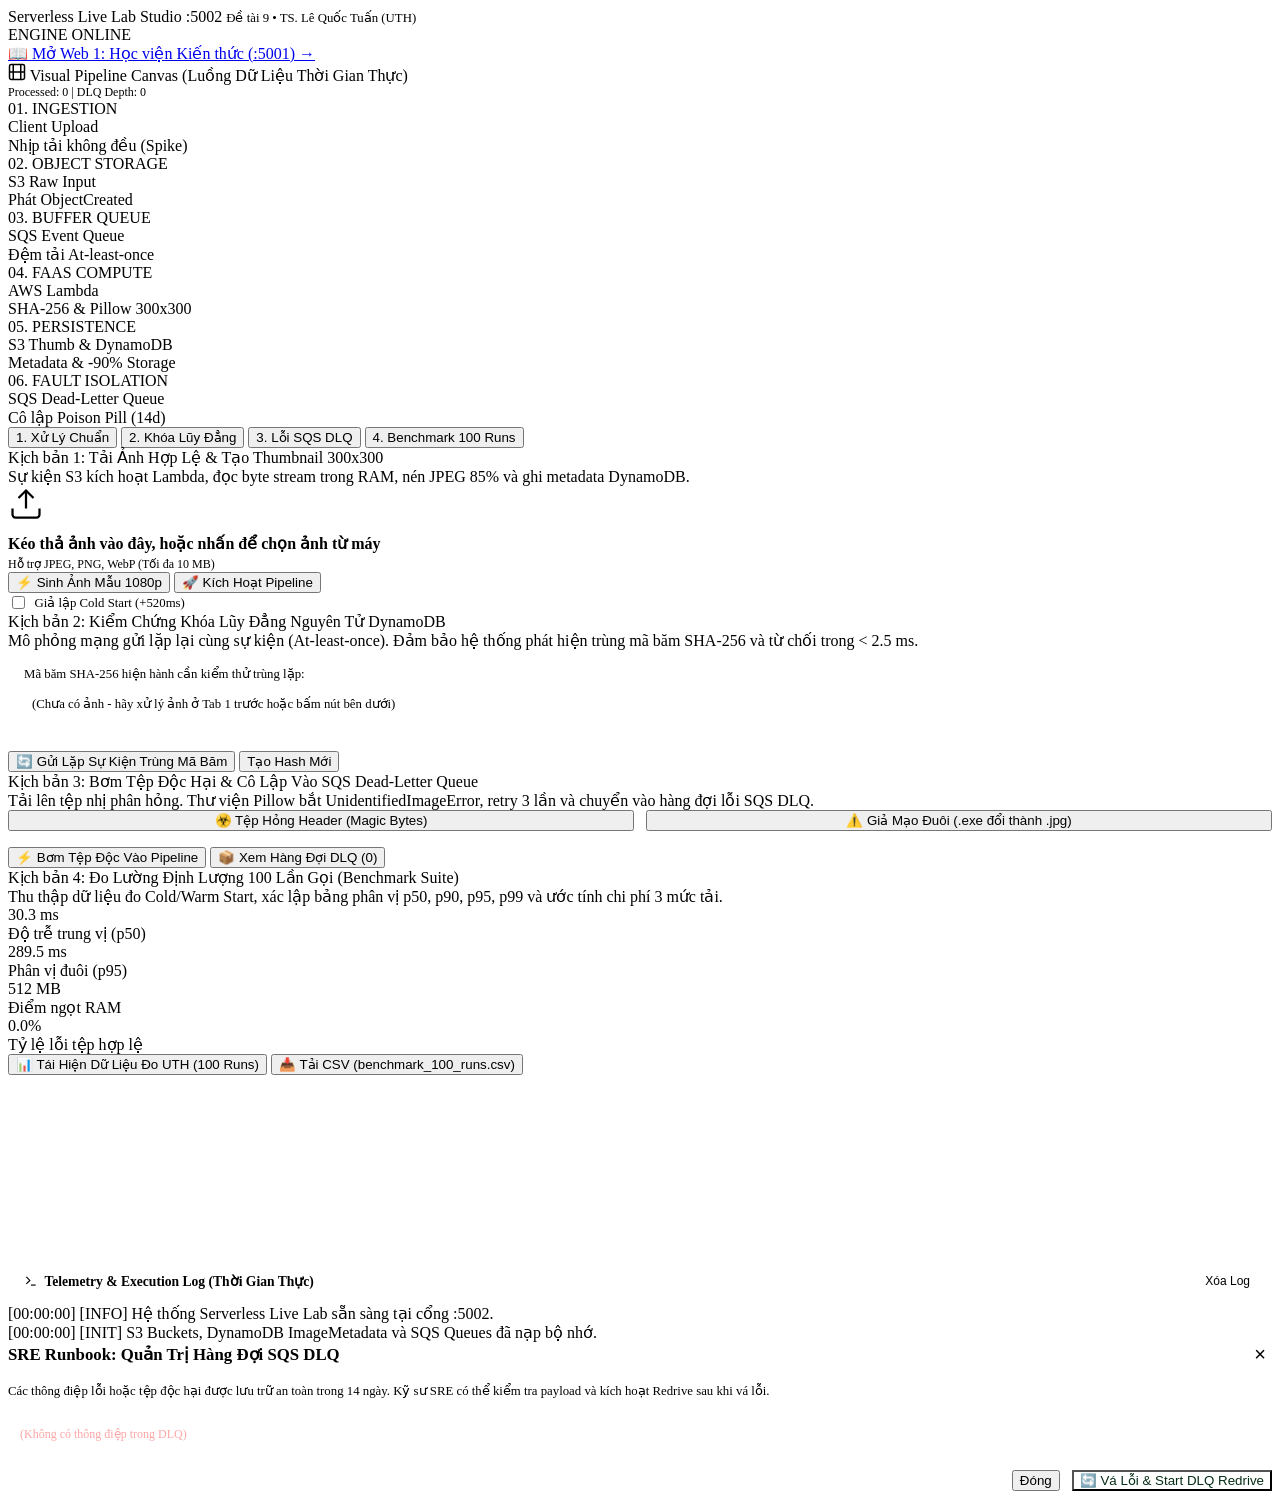
==== web2_live_lab/templates/index.html @ 90762c0e "feat(web2-ui): build unslop deep-slate interactive live lab workbench" ====
<!DOCTYPE html>
<html lang="vi">
<head>
    <meta charset="UTF-8">
    <meta name="viewport" content="width=device-width, initial-scale=1.0">
    <title>Học viện & Phòng Thí nghiệm Serverless - Đề tài 9 (Live Lab :5002)</title>
    <link rel="stylesheet" href="/static/css/style.css">
    <!-- Chart.js CDN for latency histogram -->
    <script src="https://cdn.jsdelivr.net/npm/chart.js"></script>
</head>
<body>
    <!-- Top Navigation Header -->
    <header class="top-header">
        <div class="brand-group">
            <span class="brand-title">Serverless Live Lab Studio</span>
            <span class="port-badge">:5002</span>
            <span style="font-size: 0.8rem; color: var(--text-secondary);">Đề tài 9 • TS. Lê Quốc Tuấn (UTH)</span>
        </div>
        <div class="header-actions">
            <div class="status-pill">
                <span class="status-dot"></span>
                <span id="engineStatusText">ENGINE ONLINE</span>
            </div>
            <a href="http://localhost:5001" target="_blank" class="nav-link-btn">
                📖 Mở Web 1: Học viện Kiến thức (:5001) →
            </a>
        </div>
    </header>

    <div class="main-container">
        <!-- Visual Pipeline Canvas -->
        <div class="pipeline-card">
            <div class="card-header">
                <span class="card-title">
                    <svg width="18" height="18" viewBox="0 0 24 24" fill="none" stroke="currentColor" stroke-width="2"><rect x="2" y="2" width="20" height="20" rx="2.18" ry="2.18"/><line x1="7" y1="2" x2="7" y2="22"/><line x1="17" y1="2" x2="17" y2="22"/><line x1="2" y1="12" x2="22" y2="12"/></svg>
                    Visual Pipeline Canvas (Luồng Dữ Liệu Thời Gian Thực)
                </span>
                <div style="font-size: 0.75rem; color: var(--text-secondary); font-family: var(--mono-font);" id="pipelineMetricsHeader">
                    Processed: 0 | DLQ Depth: 0
                </div>
            </div>
            <div class="pipeline-flow">
                <div class="flow-node" id="node-client">
                    <div class="node-num">01. INGESTION</div>
                    <div class="node-label">Client Upload</div>
                    <div class="node-desc">Nhịp tải không đều (Spike)</div>
                </div>
                <div class="flow-node" id="node-s3-in">
                    <div class="node-num">02. OBJECT STORAGE</div>
                    <div class="node-label">S3 Raw Input</div>
                    <div class="node-desc">Phát ObjectCreated</div>
                </div>
                <div class="flow-node" id="node-sqs">
                    <div class="node-num">03. BUFFER QUEUE</div>
                    <div class="node-label">SQS Event Queue</div>
                    <div class="node-desc">Đệm tải At-least-once</div>
                </div>
                <div class="flow-node" id="node-lambda">
                    <div class="node-num">04. FAAS COMPUTE</div>
                    <div class="node-label">AWS Lambda</div>
                    <div class="node-desc">SHA-256 & Pillow 300x300</div>
                </div>
                <div class="flow-node" id="node-storage">
                    <div class="node-num">05. PERSISTENCE</div>
                    <div class="node-label">S3 Thumb & DynamoDB</div>
                    <div class="node-desc">Metadata & -90% Storage</div>
                </div>
                <div class="flow-node" id="node-dlq">
                    <div class="node-num">06. FAULT ISOLATION</div>
                    <div class="node-label">SQS Dead-Letter Queue</div>
                    <div class="node-desc">Cô lập Poison Pill (14d)</div>
                </div>
            </div>
        </div>

        <!-- 2-Column Grid: Action Scenarios vs Telemetry Console -->
        <div class="workspace-grid">
            <!-- Left Column: Scenario Action Panels -->
            <div class="action-box">
                <nav class="tab-nav">
                    <button class="tab-btn active" data-tab="tab-standard">1. Xử Lý Chuẩn</button>
                    <button class="tab-btn" data-tab="tab-idempotent">2. Khóa Lũy Đẳng</button>
                    <button class="tab-btn" data-tab="tab-poison">3. Lỗi SQS DLQ</button>
                    <button class="tab-btn" data-tab="tab-benchmark">4. Benchmark 100 Runs</button>
                </nav>

                <!-- TAB 1: STANDARD INGESTION -->
                <div class="tab-content active" id="tab-standard">
                    <div class="action-header">
                        <div class="action-title">Kịch bản 1: Tải Ảnh Hợp Lệ & Tạo Thumbnail 300x300</div>
                        <div class="action-sub">Sự kiện S3 kích hoạt Lambda, đọc byte stream trong RAM, nén JPEG 85% và ghi metadata DynamoDB.</div>
                    </div>

                    <div class="dropzone" id="dropzoneUpload">
                        <input type="file" id="fileInput" accept="image/*" style="display: none;">
                        <svg width="36" height="36" viewBox="0 0 24 24" fill="none" stroke="currentColor" stroke-width="1.5" style="color: var(--primary); margin-bottom: 0.5rem;"><path d="M21 15v4a2 2 0 0 1-2 2H5a2 2 0 0 1-2-2v-4"/><polyline points="17 8 12 3 7 8"/><line x1="12" y1="3" x2="12" y2="15"/></svg>
                        <div style="font-weight: 600;">Kéo thả ảnh vào đây, hoặc nhấn để chọn ảnh từ máy</div>
                        <div style="font-size: 0.75rem; color: var(--text-muted); margin-top: 0.25rem;">Hỗ trợ JPEG, PNG, WebP (Tối đa 10 MB)</div>
                    </div>

                    <div class="btn-group">
                        <button class="btn btn-secondary" id="btnSample1080p">⚡ Sinh Ảnh Mẫu 1080p</button>
                        <button class="btn btn-primary" id="btnProcessNormal">🚀 Kích Hoạt Pipeline</button>
                        <label style="display: flex; align-items: center; gap: 0.4rem; font-size: 0.8rem; color: var(--text-secondary); margin-left: auto;">
                            <input type="checkbox" id="chkSimColdStart"> Giả lập Cold Start (+520ms)
                        </label>
                    </div>

                    <!-- Image Results -->
                    <div class="image-comparison" id="imgComparisonBox" style="display: none;">
                        <div class="img-card">
                            <div class="img-card-title">ẢNH GỐC (S3 INPUT)</div>
                            <img id="previewOrig" class="img-preview" src="" alt="Original">
                            <div style="font-size: 0.75rem; color: var(--text-secondary); margin-top: 0.4rem;" id="lblOrigInfo">-</div>
                        </div>
                        <div class="img-card">
                            <div class="img-card-title">THUMBNAIL 300x300 (S3 OUTPUT)</div>
                            <img id="previewThumb" class="img-preview" src="" alt="Thumbnail">
                            <div id="lblThumbInfo">-</div>
                            <span class="compression-pill" id="lblCompression">-</span>
                        </div>
                    </div>

                    <div class="metadata-box" id="metaResultBox" style="display: none;">
                        <div style="color: var(--text-secondary); margin-bottom: 0.25rem;">// DynamoDB ImageMetadata Record</div>
                        <pre id="metaJsonContent"></pre>
                    </div>
                </div>

                <!-- TAB 2: IDEMPOTENCY VERIFICATION -->
                <div class="tab-content" id="tab-idempotent">
                    <div class="action-header">
                        <div class="action-title">Kịch bản 2: Kiểm Chứng Khóa Lũy Đẳng Nguyên Tử DynamoDB</div>
                        <div class="action-sub">Mô phỏng mạng gửi lặp lại cùng sự kiện (At-least-once). Đảm bảo hệ thống phát hiện trùng mã băm SHA-256 và từ chối trong &lt; 2.5 ms.</div>
                    </div>

                    <div style="background-color: var(--bg-card); border: 1px solid var(--border-subtle); border-radius: 6px; padding: 1rem; margin-bottom: 1rem;">
                        <div style="font-size: 0.8rem; color: var(--text-secondary); margin-bottom: 0.4rem;">Mã băm SHA-256 hiện hành cần kiểm thử trùng lặp:</div>
                        <input type="text" id="txtCurrentHash" readonly style="width: 100%; background-color: var(--bg-darkest); border: 1px solid var(--border-subtle); color: var(--primary); font-family: var(--mono-font); font-size: 0.8rem; padding: 0.5rem; border-radius: 4px;" value="(Chưa có ảnh - hãy xử lý ảnh ở Tab 1 trước hoặc bấm nút bên dưới)">
                    </div>

                    <div class="btn-group">
                        <button class="btn btn-warning" id="btnSendDuplicate">🔄 Gửi Lặp Sự Kiện Trùng Mã Băm</button>
                        <button class="btn btn-outline" id="btnGenNewHash">Tạo Hash Mới</button>
                    </div>

                    <div id="idempotentResultBox" style="margin-top: 1.25rem; display: none; background-color: #271d05; border: 1px solid #78350f; border-radius: 6px; padding: 1rem;">
                        <div style="color: #fbbf24; font-weight: 700; font-size: 0.95rem; margin-bottom: 0.4rem;" id="idempotentTitle">SKIPPED_IDEMPOTENT (Phát hiện trùng lặp)</div>
                        <div style="color: #fef3c7; font-size: 0.8rem;" id="idempotentMsg">-</div>
                        <div style="font-family: var(--mono-font); font-size: 0.75rem; color: #fde68a; margin-top: 0.5rem;" id="idempotentLatency">-</div>
                    </div>
                </div>

                <!-- TAB 3: POISON PILL & SQS DLQ -->
                <div class="tab-content" id="tab-poison">
                    <div class="action-header">
                        <div class="action-title">Kịch bản 3: Bơm Tệp Độc Hại & Cô Lập Vào SQS Dead-Letter Queue</div>
                        <div class="action-sub">Tải lên tệp nhị phân hỏng. Thư viện Pillow bắt UnidentifiedImageError, retry 3 lần và chuyển vào hàng đợi lỗi SQS DLQ.</div>
                    </div>

                    <div style="display: grid; grid-template-columns: 1fr 1fr; gap: 0.75rem; margin-bottom: 1rem;">
                        <button class="btn btn-secondary" style="justify-content: center;" id="btnPoisonMagicBytes">☣️ Tệp Hỏng Header (Magic Bytes)</button>
                        <button class="btn btn-secondary" style="justify-content: center;" id="btnPoisonMalwareExt">⚠️ Giả Mạo Đuôi (.exe đổi thành .jpg)</button>
                    </div>

                    <div class="btn-group">
                        <button class="btn btn-danger" id="btnTriggerPoison">⚡ Bơm Tệp Độc Vào Pipeline</button>
                        <button class="btn btn-outline" id="btnOpenDlqModal">📦 Xem Hàng Đợi DLQ (<span id="lblDlqCount">0</span>)</button>
                    </div>

                    <div id="poisonResultBox" style="margin-top: 1.25rem; display: none; background-color: #2e080c; border: 1px solid #991b1b; border-radius: 6px; padding: 1rem;">
                        <div style="color: #f87171; font-weight: 700; font-size: 0.95rem; margin-bottom: 0.4rem;">ROUTED_TO_DLQ (Cô lập thành công)</div>
                        <div style="color: #fecaca; font-size: 0.8rem;" id="poisonErrorMsg">-</div>
                        <div style="font-family: var(--mono-font); font-size: 0.75rem; color: #fca5a5; margin-top: 0.5rem;" id="poisonRetriesDetail">-</div>
                    </div>
                </div>

                <!-- TAB 4: BENCHMARK 100 RUNS -->
                <div class="tab-content" id="tab-benchmark">
                    <div class="action-header">
                        <div class="action-title">Kịch bản 4: Đo Lường Định Lượng 100 Lần Gọi (Benchmark Suite)</div>
                        <div class="action-sub">Thu thập dữ liệu đo Cold/Warm Start, xác lập bảng phân vị p50, p90, p95, p99 và ước tính chi phí 3 mức tải.</div>
                    </div>

                    <div class="stats-row">
                        <div class="stat-box">
                            <div class="stat-val" id="statP50">30.3 ms</div>
                            <div class="stat-lbl">Độ trễ trung vị (p50)</div>
                        </div>
                        <div class="stat-box">
                            <div class="stat-val" id="statP95">289.5 ms</div>
                            <div class="stat-lbl">Phân vị đuôi (p95)</div>
                        </div>
                        <div class="stat-box">
                            <div class="stat-val" id="statSweetSpot">512 MB</div>
                            <div class="stat-lbl">Điểm ngọt RAM</div>
                        </div>
                        <div class="stat-box">
                            <div class="stat-val" id="statErrorRate" style="color: var(--success);">0.0%</div>
                            <div class="stat-lbl">Tỷ lệ lỗi tệp hợp lệ</div>
                        </div>
                    </div>

                    <div class="btn-group">
                        <button class="btn btn-primary" id="btnRunBenchmarkDataset">📊 Tái Hiện Dữ Liệu Đo UTH (100 Runs)</button>
                        <button class="btn btn-secondary" id="btnExportCsv">📥 Tải CSV (benchmark_100_runs.csv)</button>
                    </div>

                    <div class="chart-wrapper">
                        <canvas id="benchmarkChart" height="180"></canvas>
                    </div>
                </div>
            </div>

            <!-- Right Column: Live Telemetry & Console Log Terminal -->
            <div class="telemetry-card">
                <div style="padding: 0.85rem 1rem; display: flex; justify-content: space-between; align-items: center; background-color: var(--bg-surface);">
                    <span style="font-size: 0.85rem; font-weight: 700; color: var(--text-primary); display: flex; align-items: center; gap: 0.4rem;">
                        <svg width="14" height="14" viewBox="0 0 24 24" fill="none" stroke="currentColor" stroke-width="2"><polyline points="4 17 10 11 4 5"/><line x1="12" y1="19" x2="20" y2="19"/></svg>
                        Telemetry & Execution Log (Thời Gian Thực)
                    </span>
                    <button id="btnClearLog" style="background: none; border: none; color: var(--text-muted); cursor: pointer; font-size: 0.75rem;">Xóa Log</button>
                </div>
                <div class="console-terminal" id="consoleOutput">
                    <div class="log-entry"><span class="log-time">[00:00:00]</span> <span class="log-info">[INFO]</span> Hệ thống Serverless Live Lab sẵn sàng tại cổng :5002.</div>
                    <div class="log-entry"><span class="log-time">[00:00:00]</span> <span class="log-info">[INIT]</span> S3 Buckets, DynamoDB ImageMetadata và SQS Queues đã nạp bộ nhớ.</div>
                </div>
            </div>
        </div>
    </div>

    <!-- SRE DLQ Modal -->
    <div class="modal-overlay dlq-modal" id="dlqModalOverlay">
        <div class="modal-content">
            <div style="display: flex; justify-content: space-between; align-items: center; margin-bottom: 1rem;">
                <div style="font-weight: 700; color: var(--danger); font-size: 1.05rem;">SRE Runbook: Quản Trị Hàng Đợi SQS DLQ</div>
                <button id="btnCloseDlqModal" style="background: none; border: none; color: var(--text-secondary); font-size: 1.25rem; cursor: pointer;">&times;</button>
            </div>
            <div style="font-size: 0.8rem; color: var(--text-secondary); margin-bottom: 1rem;">
                Các thông điệp lỗi hoặc tệp độc hại được lưu trữ an toàn trong 14 ngày. Kỹ sư SRE có thể kiểm tra payload và kích hoạt Redrive sau khi vá lỗi.
            </div>
            <div id="dlqMessageList" style="max-height: 250px; overflow-y: auto; background-color: var(--bg-darkest); border: 1px solid var(--border-subtle); border-radius: 4px; padding: 0.75rem; font-family: var(--mono-font); font-size: 0.75rem; color: #fca5a5; margin-bottom: 1rem;">
                (Không có thông điệp trong DLQ)
            </div>
            <div style="display: flex; justify-content: flex-end; gap: 0.75rem;">
                <button class="btn btn-secondary" id="btnCloseDlqModalBtn">Đóng</button>
                <button class="btn btn-success" id="btnRedriveDlq" style="background-color: var(--success); color: #052e16;">🔄 Vá Lỗi & Start DLQ Redrive</button>
            </div>
        </div>
    </div>

    <!-- JavaScript Controller -->
    <script src="/static/js/lab.js"></script>
</body>
</html>
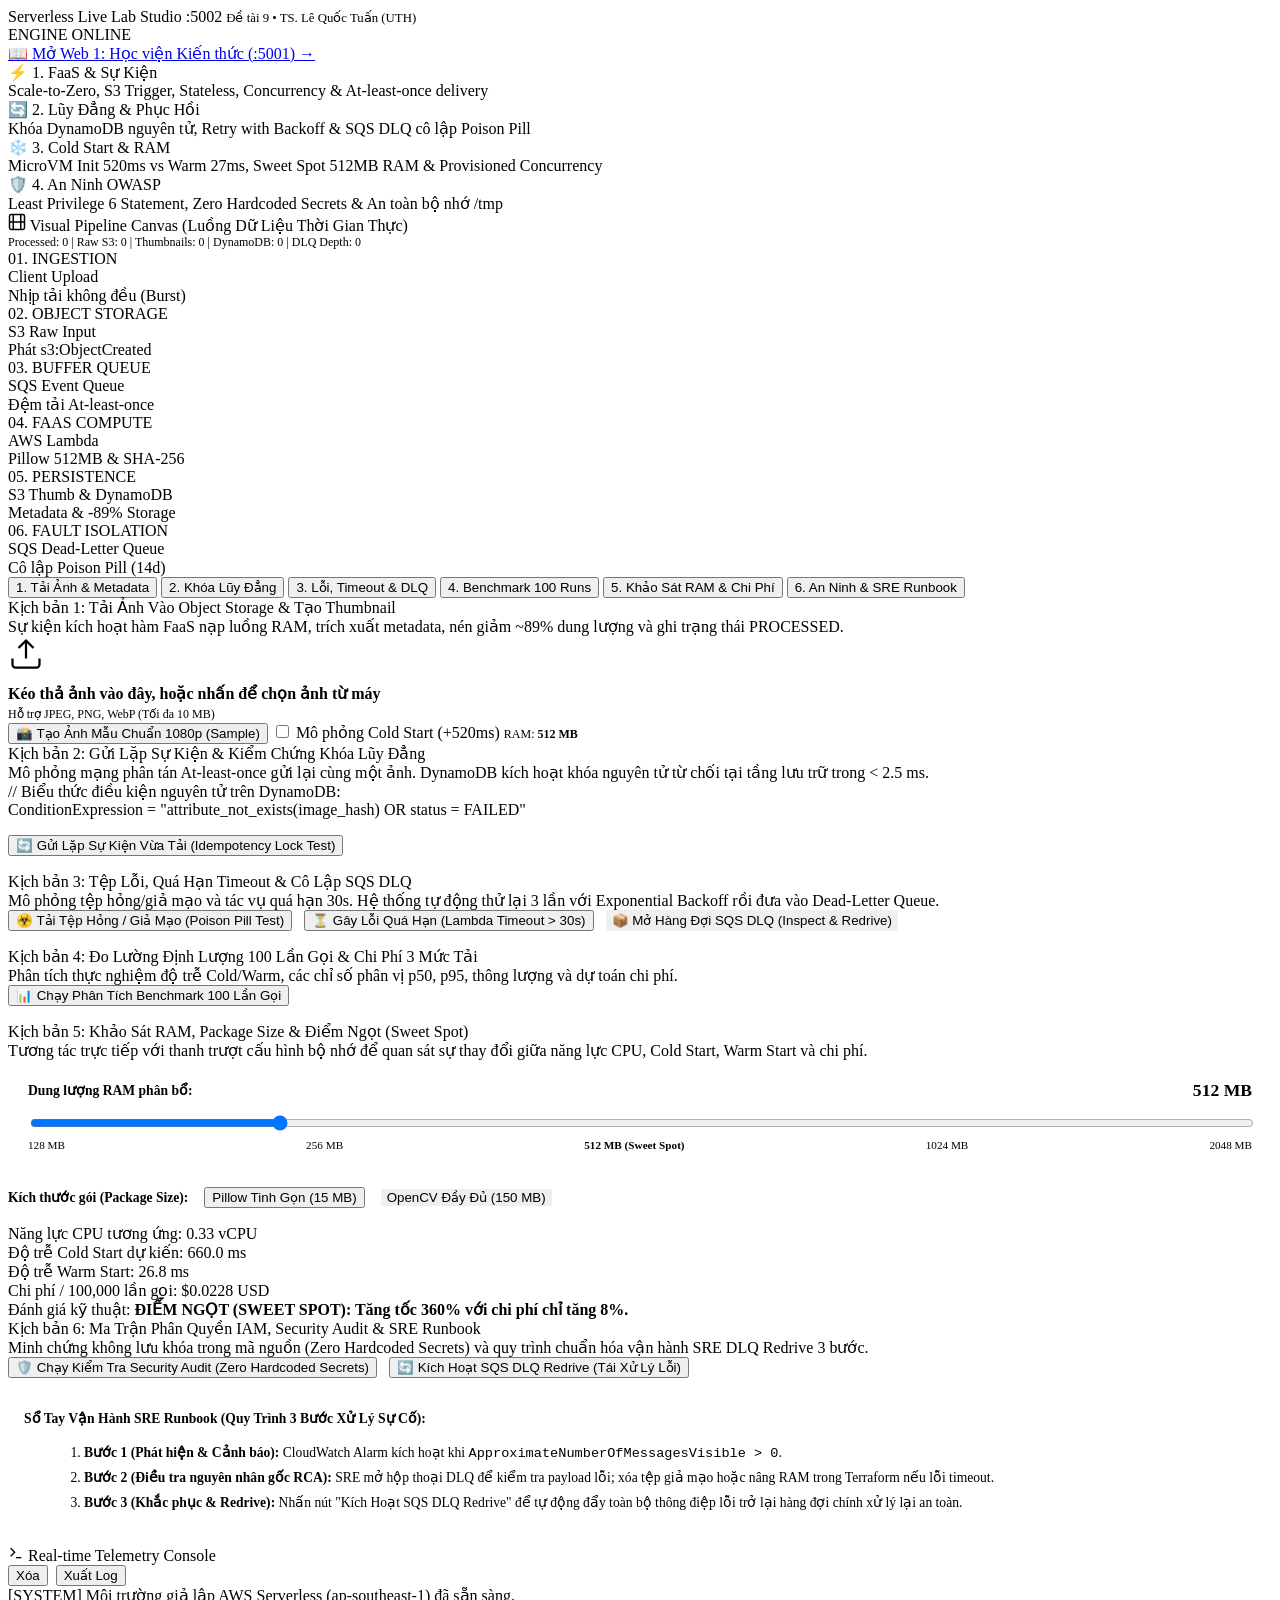
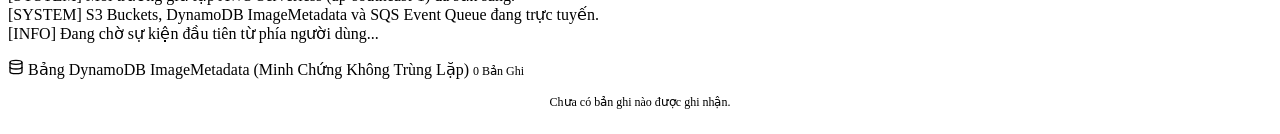
==== commit d721c061: "feat(web2): revamp live lab studio with 6 comprehensive experiment tabs and architectural ribbon" ====
--- a/web2_live_lab/templates/index.html
+++ b/web2_live_lab/templates/index.html
@@ -28,7 +28,27 @@
     </header>
 
     <div class="main-container">
-        <!-- Visual Pipeline Canvas -->
+        <!-- Top Architectural Ribbon (Lý Thuyết Cốt Lõi) -->
+        <div class="theory-ribbon">
+            <div class="theory-item" title="Khái niệm FaaS, Event Source, Trigger, Stateless, Timeout 30s, Concurrency và At-least-once">
+                <div class="theory-title">⚡ 1. FaaS & Sự Kiện</div>
+                <div class="theory-desc">Scale-to-Zero, S3 Trigger, Stateless, Concurrency & At-least-once delivery</div>
+            </div>
+            <div class="theory-item" title="Idempotency SHA-256, Retry with Exponential Backoff, SQS DLQ lưu giữ 14 ngày">
+                <div class="theory-title">🔄 2. Lũy Đẳng & Phục Hồi</div>
+                <div class="theory-desc">Khóa DynamoDB nguyên tử, Retry with Backoff & SQS DLQ cô lập Poison Pill</div>
+            </div>
+            <div class="theory-item" title="Cold Start MicroVM Firecracker, Warm invocation, Package size và Sweet Spot 512MB RAM">
+                <div class="theory-title">❄️ 3. Cold Start & RAM</div>
+                <div class="theory-desc">MicroVM Init 520ms vs Warm 27ms, Sweet Spot 512MB RAM & Provisioned Concurrency</div>
+            </div>
+            <div class="theory-item" title="Chuẩn OWASP Serverless Top 10, IAM Least Privilege, STS Token và an toàn /tmp">
+                <div class="theory-title">🛡️ 4. An Ninh OWASP</div>
+                <div class="theory-desc">Least Privilege 6 Statement, Zero Hardcoded Secrets & An toàn bộ nhớ /tmp</div>
+            </div>
+        </div>
+
+        <!-- Visual Pipeline Canvas (Minh chứng 1: Pipeline hoạt động đầu-cuối) -->
         <div class="pipeline-card">
             <div class="card-header">
                 <span class="card-title">
@@ -36,19 +56,19 @@
                     Visual Pipeline Canvas (Luồng Dữ Liệu Thời Gian Thực)
                 </span>
                 <div style="font-size: 0.75rem; color: var(--text-secondary); font-family: var(--mono-font);" id="pipelineMetricsHeader">
-                    Processed: 0 | DLQ Depth: 0
+                    Processed: 0 | Raw S3: 0 | Thumbnails: 0 | DynamoDB: 0 | DLQ Depth: 0
                 </div>
             </div>
             <div class="pipeline-flow">
                 <div class="flow-node" id="node-client">
                     <div class="node-num">01. INGESTION</div>
                     <div class="node-label">Client Upload</div>
-                    <div class="node-desc">Nhịp tải không đều (Spike)</div>
+                    <div class="node-desc">Nhịp tải không đều (Burst)</div>
                 </div>
                 <div class="flow-node" id="node-s3-in">
                     <div class="node-num">02. OBJECT STORAGE</div>
                     <div class="node-label">S3 Raw Input</div>
-                    <div class="node-desc">Phát ObjectCreated</div>
+                    <div class="node-desc">Phát s3:ObjectCreated</div>
                 </div>
                 <div class="flow-node" id="node-sqs">
                     <div class="node-num">03. BUFFER QUEUE</div>
@@ -58,12 +78,12 @@
                 <div class="flow-node" id="node-lambda">
                     <div class="node-num">04. FAAS COMPUTE</div>
                     <div class="node-label">AWS Lambda</div>
-                    <div class="node-desc">SHA-256 & Pillow 300x300</div>
+                    <div class="node-desc">Pillow 512MB & SHA-256</div>
                 </div>
                 <div class="flow-node" id="node-storage">
                     <div class="node-num">05. PERSISTENCE</div>
                     <div class="node-label">S3 Thumb & DynamoDB</div>
-                    <div class="node-desc">Metadata & -90% Storage</div>
+                    <div class="node-desc">Metadata & -89% Storage</div>
                 </div>
                 <div class="flow-node" id="node-dlq">
                     <div class="node-num">06. FAULT ISOLATION</div>
@@ -73,22 +93,24 @@
             </div>
         </div>
 
-        <!-- 2-Column Grid: Action Scenarios vs Telemetry Console -->
+        <!-- 2-Column Grid: Action Scenarios vs Telemetry Console & DynamoDB Inspector -->
         <div class="workspace-grid">
             <!-- Left Column: Scenario Action Panels -->
             <div class="action-box">
                 <nav class="tab-nav">
-                    <button class="tab-btn active" data-tab="tab-standard">1. Xử Lý Chuẩn</button>
+                    <button class="tab-btn active" data-tab="tab-standard">1. Tải Ảnh & Metadata</button>
                     <button class="tab-btn" data-tab="tab-idempotent">2. Khóa Lũy Đẳng</button>
-                    <button class="tab-btn" data-tab="tab-poison">3. Lỗi SQS DLQ</button>
+                    <button class="tab-btn" data-tab="tab-poison">3. Lỗi, Timeout & DLQ</button>
                     <button class="tab-btn" data-tab="tab-benchmark">4. Benchmark 100 Runs</button>
+                    <button class="tab-btn" data-tab="tab-ram">5. Khảo Sát RAM & Chi Phí</button>
+                    <button class="tab-btn" data-tab="tab-security">6. An Ninh & SRE Runbook</button>
                 </nav>
 
                 <!-- TAB 1: STANDARD INGESTION -->
                 <div class="tab-content active" id="tab-standard">
                     <div class="action-header">
-                        <div class="action-title">Kịch bản 1: Tải Ảnh Hợp Lệ & Tạo Thumbnail 300x300</div>
-                        <div class="action-sub">Sự kiện S3 kích hoạt Lambda, đọc byte stream trong RAM, nén JPEG 85% và ghi metadata DynamoDB.</div>
+                        <div class="action-title">Kịch bản 1: Tải Ảnh Vào Object Storage & Tạo Thumbnail</div>
+                        <div class="action-sub">Sự kiện kích hoạt hàm FaaS nạp luồng RAM, trích xuất metadata, nén giảm ~89% dung lượng và ghi trạng thái PROCESSED.</div>
                     </div>
 
                     <div class="dropzone" id="dropzoneUpload">
@@ -98,153 +120,380 @@
                         <div style="font-size: 0.75rem; color: var(--text-muted); margin-top: 0.25rem;">Hỗ trợ JPEG, PNG, WebP (Tối đa 10 MB)</div>
                     </div>
 
-                    <div class="btn-group">
-                        <button class="btn btn-secondary" id="btnSample1080p">⚡ Sinh Ảnh Mẫu 1080p</button>
-                        <button class="btn btn-primary" id="btnProcessNormal">🚀 Kích Hoạt Pipeline</button>
-                        <label style="display: flex; align-items: center; gap: 0.4rem; font-size: 0.8rem; color: var(--text-secondary); margin-left: auto;">
-                            <input type="checkbox" id="chkSimColdStart"> Giả lập Cold Start (+520ms)
+                    <div class="controls-row">
+                        <button class="btn btn-primary" id="btnUploadSample">
+                            📸 Tạo Ảnh Mẫu Chuẩn 1080p (Sample)
+                        </button>
+                        <label class="toggle-control">
+                            <input type="checkbox" id="chkColdStart">
+                            <span>Mô phỏng Cold Start (+520ms)</span>
                         </label>
-                    </div>
-
-                    <!-- Image Results -->
-                    <div class="image-comparison" id="imgComparisonBox" style="display: none;">
-                        <div class="img-card">
-                            <div class="img-card-title">ẢNH GỐC (S3 INPUT)</div>
-                            <img id="previewOrig" class="img-preview" src="" alt="Original">
-                            <div style="font-size: 0.75rem; color: var(--text-secondary); margin-top: 0.4rem;" id="lblOrigInfo">-</div>
-                        </div>
-                        <div class="img-card">
-                            <div class="img-card-title">THUMBNAIL 300x300 (S3 OUTPUT)</div>
-                            <img id="previewThumb" class="img-preview" src="" alt="Thumbnail">
-                            <div id="lblThumbInfo">-</div>
-                            <span class="compression-pill" id="lblCompression">-</span>
-                        </div>
-                    </div>
-
-                    <div class="metadata-box" id="metaResultBox" style="display: none;">
-                        <div style="color: var(--text-secondary); margin-bottom: 0.25rem;">// DynamoDB ImageMetadata Record</div>
-                        <pre id="metaJsonContent"></pre>
-                    </div>
-                </div>
-
-                <!-- TAB 2: IDEMPOTENCY VERIFICATION -->
+                        <span style="font-size: 0.75rem; color: var(--text-muted);">RAM: <strong style="color: var(--primary);" id="lblActiveRam">512 MB</strong></span>
+                    </div>
+
+                    <div id="uploadResultCard" style="display: none; margin-top: 1rem;">
+                        <div style="font-size: 0.85rem; font-weight: 600; color: var(--success); margin-bottom: 0.5rem;" id="resStatusHeading">
+                            ✓ ĐÃ XỬ LÝ THÀNH CÔNG VÀ LƯU TRỮ METADATA
+                        </div>
+                        <div class="result-grid">
+                            <div class="preview-box">
+                                <div class="preview-title">Ảnh Thumbnail (300x300 Output S3)</div>
+                                <img id="imgThumbnailResult" class="preview-img" src="" alt="Thumbnail preview">
+                            </div>
+                            <div class="metrics-summary">
+                                <div class="metric-row">
+                                    <span class="metric-lbl">Tên tệp gốc:</span>
+                                    <span class="metric-val" id="resFilename">-</span>
+                                </div>
+                                <div class="metric-row">
+                                    <span class="metric-lbl">Độ phân giải:</span>
+                                    <span class="metric-val" id="resDimensions">-</span>
+                                </div>
+                                <div class="metric-row">
+                                    <span class="metric-lbl">Dung lượng:</span>
+                                    <span class="metric-val" id="resSize">-</span>
+                                </div>
+                                <div class="metric-row">
+                                    <span class="metric-lbl">Hiệu quả nén:</span>
+                                    <span class="metric-val highlight" id="resCompression">-</span>
+                                </div>
+                                <div class="metric-row">
+                                    <span class="metric-lbl">Độ trễ xử lý:</span>
+                                    <span class="metric-val" id="resLatency">-</span>
+                                </div>
+                                <div class="metric-row">
+                                    <span class="metric-lbl">Mã băm SHA-256:</span>
+                                    <span class="metric-val" id="resHash" style="font-family: var(--mono-font); font-size: 0.7rem; word-break: break-all;">-</span>
+                                </div>
+                                <div class="metric-row">
+                                    <span class="metric-lbl">Trạng thái DynamoDB:</span>
+                                    <span class="metric-val highlight" id="resDbStatus">PROCESSED</span>
+                                </div>
+                            </div>
+                        </div>
+                    </div>
+                </div>
+
+                <!-- TAB 2: IDEMPOTENCY TEST -->
                 <div class="tab-content" id="tab-idempotent">
                     <div class="action-header">
-                        <div class="action-title">Kịch bản 2: Kiểm Chứng Khóa Lũy Đẳng Nguyên Tử DynamoDB</div>
-                        <div class="action-sub">Mô phỏng mạng gửi lặp lại cùng sự kiện (At-least-once). Đảm bảo hệ thống phát hiện trùng mã băm SHA-256 và từ chối trong &lt; 2.5 ms.</div>
-                    </div>
-
-                    <div style="background-color: var(--bg-card); border: 1px solid var(--border-subtle); border-radius: 6px; padding: 1rem; margin-bottom: 1rem;">
-                        <div style="font-size: 0.8rem; color: var(--text-secondary); margin-bottom: 0.4rem;">Mã băm SHA-256 hiện hành cần kiểm thử trùng lặp:</div>
-                        <input type="text" id="txtCurrentHash" readonly style="width: 100%; background-color: var(--bg-darkest); border: 1px solid var(--border-subtle); color: var(--primary); font-family: var(--mono-font); font-size: 0.8rem; padding: 0.5rem; border-radius: 4px;" value="(Chưa có ảnh - hãy xử lý ảnh ở Tab 1 trước hoặc bấm nút bên dưới)">
-                    </div>
-
-                    <div class="btn-group">
-                        <button class="btn btn-warning" id="btnSendDuplicate">🔄 Gửi Lặp Sự Kiện Trùng Mã Băm</button>
-                        <button class="btn btn-outline" id="btnGenNewHash">Tạo Hash Mới</button>
-                    </div>
-
-                    <div id="idempotentResultBox" style="margin-top: 1.25rem; display: none; background-color: #271d05; border: 1px solid #78350f; border-radius: 6px; padding: 1rem;">
-                        <div style="color: #fbbf24; font-weight: 700; font-size: 0.95rem; margin-bottom: 0.4rem;" id="idempotentTitle">SKIPPED_IDEMPOTENT (Phát hiện trùng lặp)</div>
-                        <div style="color: #fef3c7; font-size: 0.8rem;" id="idempotentMsg">-</div>
-                        <div style="font-family: var(--mono-font); font-size: 0.75rem; color: #fde68a; margin-top: 0.5rem;" id="idempotentLatency">-</div>
-                    </div>
-                </div>
-
-                <!-- TAB 3: POISON PILL & SQS DLQ -->
+                        <div class="action-title">Kịch bản 2: Gửi Lặp Sự Kiện & Kiểm Chứng Khóa Lũy Đẳng</div>
+                        <div class="action-sub">Mô phỏng mạng phân tán At-least-once gửi lại cùng một ảnh. DynamoDB kích hoạt khóa nguyên tử từ chối tại tầng lưu trữ trong &lt; 2.5 ms.</div>
+                    </div>
+
+                    <div class="code-box">
+                        <span style="color: var(--text-muted);">// Biểu thức điều kiện nguyên tử trên DynamoDB:</span><br>
+                        <span style="color: var(--primary);">ConditionExpression = "attribute_not_exists(image_hash) OR status = FAILED"</span>
+                    </div>
+
+                    <div style="margin: 1rem 0;">
+                        <button class="btn btn-primary" id="btnTestDuplicate">
+                            🔄 Gửi Lặp Sự Kiện Vừa Tải (Idempotency Lock Test)
+                        </button>
+                    </div>
+
+                    <div id="duplicateResultCard" style="display: none; margin-top: 1rem;">
+                        <div style="font-size: 0.85rem; font-weight: 600; color: var(--primary); margin-bottom: 0.5rem;">
+                            🔒 PHÁT HIỆN SỰ KIỆN TRÙNG LẶP — KHÓA NGUYÊN TỬ KÍCH HOẠT
+                        </div>
+                        <div class="metrics-summary">
+                            <div class="metric-row">
+                                <span class="metric-lbl">Thời gian từ chối:</span>
+                                <span class="metric-val highlight" id="resDupLatency">&lt; 2.5 ms</span>
+                            </div>
+                            <div class="metric-row">
+                                <span class="metric-lbl">Cơ chế bảo vệ:</span>
+                                <span class="metric-val">ConditionalCheckFailedException (Tầng lưu trữ phần cứng)</span>
+                            </div>
+                            <div class="metric-row">
+                                <span class="metric-lbl">Xử lý ảnh lặp lại:</span>
+                                <span class="metric-val" style="color: var(--success); font-weight: 700;">ĐÃ BỎ QUA 100% (Tiết kiệm CPU & I/O)</span>
+                            </div>
+                            <div class="metric-row">
+                                <span class="metric-lbl">Bản ghi trùng lặp trong DB:</span>
+                                <span class="metric-val highlight" style="color: var(--success);">TUYỆT ĐỐI KHÔNG TẠO BẢN GHI MỚI</span>
+                            </div>
+                        </div>
+                    </div>
+                </div>
+
+                <!-- TAB 3: POISON PILL & TIMEOUT DLQ -->
                 <div class="tab-content" id="tab-poison">
                     <div class="action-header">
-                        <div class="action-title">Kịch bản 3: Bơm Tệp Độc Hại & Cô Lập Vào SQS Dead-Letter Queue</div>
-                        <div class="action-sub">Tải lên tệp nhị phân hỏng. Thư viện Pillow bắt UnidentifiedImageError, retry 3 lần và chuyển vào hàng đợi lỗi SQS DLQ.</div>
-                    </div>
-
-                    <div style="display: grid; grid-template-columns: 1fr 1fr; gap: 0.75rem; margin-bottom: 1rem;">
-                        <button class="btn btn-secondary" style="justify-content: center;" id="btnPoisonMagicBytes">☣️ Tệp Hỏng Header (Magic Bytes)</button>
-                        <button class="btn btn-secondary" style="justify-content: center;" id="btnPoisonMalwareExt">⚠️ Giả Mạo Đuôi (.exe đổi thành .jpg)</button>
-                    </div>
-
-                    <div class="btn-group">
-                        <button class="btn btn-danger" id="btnTriggerPoison">⚡ Bơm Tệp Độc Vào Pipeline</button>
-                        <button class="btn btn-outline" id="btnOpenDlqModal">📦 Xem Hàng Đợi DLQ (<span id="lblDlqCount">0</span>)</button>
-                    </div>
-
-                    <div id="poisonResultBox" style="margin-top: 1.25rem; display: none; background-color: #2e080c; border: 1px solid #991b1b; border-radius: 6px; padding: 1rem;">
-                        <div style="color: #f87171; font-weight: 700; font-size: 0.95rem; margin-bottom: 0.4rem;">ROUTED_TO_DLQ (Cô lập thành công)</div>
-                        <div style="color: #fecaca; font-size: 0.8rem;" id="poisonErrorMsg">-</div>
-                        <div style="font-family: var(--mono-font); font-size: 0.75rem; color: #fca5a5; margin-top: 0.5rem;" id="poisonRetriesDetail">-</div>
+                        <div class="action-title">Kịch bản 3: Tệp Lỗi, Quá Hạn Timeout & Cô Lập SQS DLQ</div>
+                        <div class="action-sub">Mô phỏng tệp hỏng/giả mạo và tác vụ quá hạn 30s. Hệ thống tự động thử lại 3 lần với Exponential Backoff rồi đưa vào Dead-Letter Queue.</div>
+                    </div>
+
+                    <div style="display: flex; gap: 0.75rem; flex-wrap: wrap; margin-bottom: 1rem;">
+                        <button class="btn btn-danger" id="btnSimulatePoison">
+                            ☣️ Tải Tệp Hỏng / Giả Mạo (Poison Pill Test)
+                        </button>
+                        <button class="btn btn-warning" id="btnSimulateTimeout">
+                            ⏳ Gây Lỗi Quá Hạn (Lambda Timeout > 30s)
+                        </button>
+                        <button class="btn" style="border: 1px solid var(--border);" id="btnOpenDlqModal">
+                            📦 Mở Hàng Đợi SQS DLQ (Inspect & Redrive)
+                        </button>
+                    </div>
+
+                    <div id="poisonResultCard" style="display: none; margin-top: 1rem;">
+                        <div style="font-size: 0.85rem; font-weight: 600; color: var(--danger); margin-bottom: 0.5rem;" id="poisonHeading">
+                            ⚠️ CÔ LẬP SỰ CỐ VÀO SQS DEAD-LETTER QUEUE THÀNH CÔNG
+                        </div>
+                        <div class="metrics-summary">
+                            <div class="metric-row">
+                                <span class="metric-lbl">Loại ngoại lệ:</span>
+                                <span class="metric-val" id="resPoisonError" style="color: var(--danger);">-</span>
+                            </div>
+                            <div class="metric-row">
+                                <span class="metric-lbl">Số lần thử lại (Retries):</span>
+                                <span class="metric-val" id="resPoisonRetries">3 lần (Exponential Backoff: 50ms, 100ms, 200ms)</span>
+                            </div>
+                            <div class="metric-row">
+                                <span class="metric-lbl">Hàng đợi cô lập:</span>
+                                <span class="metric-val highlight" id="resPoisonDlq">image-dlq (Lưu giữ 14 ngày)</span>
+                            </div>
+                            <div class="metric-row">
+                                <span class="metric-lbl">Cảnh báo hệ thống:</span>
+                                <span class="metric-val" style="color: var(--warning);">CloudWatch Alarm: ApproximateNumberOfMessagesVisible &gt; 0</span>
+                            </div>
+                        </div>
                     </div>
                 </div>
 
                 <!-- TAB 4: BENCHMARK 100 RUNS -->
                 <div class="tab-content" id="tab-benchmark">
                     <div class="action-header">
-                        <div class="action-title">Kịch bản 4: Đo Lường Định Lượng 100 Lần Gọi (Benchmark Suite)</div>
-                        <div class="action-sub">Thu thập dữ liệu đo Cold/Warm Start, xác lập bảng phân vị p50, p90, p95, p99 và ước tính chi phí 3 mức tải.</div>
-                    </div>
-
-                    <div class="stats-row">
-                        <div class="stat-box">
-                            <div class="stat-val" id="statP50">30.3 ms</div>
-                            <div class="stat-lbl">Độ trễ trung vị (p50)</div>
-                        </div>
-                        <div class="stat-box">
-                            <div class="stat-val" id="statP95">289.5 ms</div>
-                            <div class="stat-lbl">Phân vị đuôi (p95)</div>
-                        </div>
-                        <div class="stat-box">
-                            <div class="stat-val" id="statSweetSpot">512 MB</div>
-                            <div class="stat-lbl">Điểm ngọt RAM</div>
-                        </div>
-                        <div class="stat-box">
-                            <div class="stat-val" id="statErrorRate" style="color: var(--success);">0.0%</div>
-                            <div class="stat-lbl">Tỷ lệ lỗi tệp hợp lệ</div>
-                        </div>
-                    </div>
-
-                    <div class="btn-group">
-                        <button class="btn btn-primary" id="btnRunBenchmarkDataset">📊 Tái Hiện Dữ Liệu Đo UTH (100 Runs)</button>
-                        <button class="btn btn-secondary" id="btnExportCsv">📥 Tải CSV (benchmark_100_runs.csv)</button>
-                    </div>
-
-                    <div class="chart-wrapper">
-                        <canvas id="benchmarkChart" height="180"></canvas>
-                    </div>
-                </div>
-            </div>
-
-            <!-- Right Column: Live Telemetry & Console Log Terminal -->
-            <div class="telemetry-card">
-                <div style="padding: 0.85rem 1rem; display: flex; justify-content: space-between; align-items: center; background-color: var(--bg-surface);">
-                    <span style="font-size: 0.85rem; font-weight: 700; color: var(--text-primary); display: flex; align-items: center; gap: 0.4rem;">
-                        <svg width="14" height="14" viewBox="0 0 24 24" fill="none" stroke="currentColor" stroke-width="2"><polyline points="4 17 10 11 4 5"/><line x1="12" y1="19" x2="20" y2="19"/></svg>
-                        Telemetry & Execution Log (Thời Gian Thực)
-                    </span>
-                    <button id="btnClearLog" style="background: none; border: none; color: var(--text-muted); cursor: pointer; font-size: 0.75rem;">Xóa Log</button>
-                </div>
-                <div class="console-terminal" id="consoleOutput">
-                    <div class="log-entry"><span class="log-time">[00:00:00]</span> <span class="log-info">[INFO]</span> Hệ thống Serverless Live Lab sẵn sàng tại cổng :5002.</div>
-                    <div class="log-entry"><span class="log-time">[00:00:00]</span> <span class="log-info">[INIT]</span> S3 Buckets, DynamoDB ImageMetadata và SQS Queues đã nạp bộ nhớ.</div>
+                        <div class="action-title">Kịch bản 4: Đo Lường Định Lượng 100 Lần Gọi & Chi Phí 3 Mức Tải</div>
+                        <div class="action-sub">Phân tích thực nghiệm độ trễ Cold/Warm, các chỉ số phân vị p50, p95, thông lượng và dự toán chi phí.</div>
+                    </div>
+
+                    <div style="margin-bottom: 1rem;">
+                        <button class="btn btn-primary" id="btnRunBenchmark">
+                            📊 Chạy Phân Tích Benchmark 100 Lần Gọi
+                        </button>
+                    </div>
+
+                    <div id="benchmarkStatsCard" style="display: none;">
+                        <div class="benchmark-grid">
+                            <div class="b-card">
+                                <div class="b-lbl">p50 (Trung vị)</div>
+                                <div class="b-val" style="color: var(--primary);" id="valP50">30.3 ms</div>
+                                <div style="font-size: 0.7rem; color: var(--text-muted);">50% yêu cầu ấm</div>
+                            </div>
+                            <div class="b-card">
+                                <div class="b-lbl">p90</div>
+                                <div class="b-val" id="valP90">36.1 ms</div>
+                                <div style="font-size: 0.7rem; color: var(--text-muted);">Ổn định cao</div>
+                            </div>
+                            <div class="b-card">
+                                <div class="b-lbl">p95 (Đuôi trễ)</div>
+                                <div class="b-val" style="color: var(--warning);" id="valP95">289.5 ms</div>
+                                <div style="font-size: 0.7rem; color: var(--text-muted);">Tải đột biến</div>
+                            </div>
+                            <div class="b-card">
+                                <div class="b-lbl">p99 (Đỉnh trễ)</div>
+                                <div class="b-val" style="color: var(--danger);" id="valP99">589.2 ms</div>
+                                <div style="font-size: 0.7rem; color: var(--text-muted);">Full Cold Start</div>
+                            </div>
+                            <div class="b-card">
+                                <div class="b-lbl">Tỷ lệ lỗi (Error Rate)</div>
+                                <div class="b-val" style="color: var(--success);" id="valErrorRate">0.00%</div>
+                                <div style="font-size: 0.7rem; color: var(--text-muted);">100/100 hợp lệ</div>
+                            </div>
+                        </div>
+
+                        <!-- Latency Chart Canvas -->
+                        <div style="background: var(--bg-card); padding: 1rem; border-radius: var(--radius); border: 1px solid var(--border); margin: 1rem 0;">
+                            <div style="font-size: 0.8rem; font-weight: 600; margin-bottom: 0.5rem;">Biểu đồ phân phối độ trễ (Latency Distribution Histogram):</div>
+                            <div style="height: 220px; width: 100%;">
+                                <canvas id="chartLatencyHistogram"></canvas>
+                            </div>
+                        </div>
+
+                        <!-- 3-Tier Cost Estimation Table -->
+                        <div style="background: var(--bg-card); padding: 1rem; border-radius: var(--radius); border: 1px solid var(--border);">
+                            <div style="font-size: 0.85rem; font-weight: 600; margin-bottom: 0.5rem; color: var(--primary);">Ước tính chi phí Serverless cho 3 mức lưu lượng tải:</div>
+                            <table class="data-table">
+                                <thead>
+                                    <tr>
+                                        <th>Mức Lưu Lượng</th>
+                                        <th>Số Ảnh / Tháng</th>
+                                        <th>Chi Phí Serverless</th>
+                                        <th>So Với EC2 t2.micro ($10)</th>
+                                    </tr>
+                                </thead>
+                                <tbody>
+                                    <tr>
+                                        <td><strong>Mức Thấp</strong></td>
+                                        <td>10,000 ảnh</td>
+                                        <td><strong style="color: var(--success);">$0.0046 USD</strong></td>
+                                        <td>Tiết kiệm 99.95%</td>
+                                    </tr>
+                                    <tr>
+                                        <td><strong>Mức Vừa</strong></td>
+                                        <td>100,000 ảnh</td>
+                                        <td><strong style="color: var(--primary);">$0.0459 USD</strong></td>
+                                        <td>Tiết kiệm 99.54%</td>
+                                    </tr>
+                                    <tr>
+                                        <td><strong>Mức Cao</strong></td>
+                                        <td>1,000,000 ảnh</td>
+                                        <td><strong style="color: var(--warning);">$0.4590 USD</strong></td>
+                                        <td>Tiết kiệm 95.41%</td>
+                                    </tr>
+                                </tbody>
+                            </table>
+                        </div>
+                    </div>
+                </div>
+
+                <!-- TAB 5: RAM & PACKAGE SIZE TRADE-OFF -->
+                <div class="tab-content" id="tab-ram">
+                    <div class="action-header">
+                        <div class="action-title">Kịch bản 5: Khảo Sát RAM, Package Size & Điểm Ngọt (Sweet Spot)</div>
+                        <div class="action-sub">Tương tác trực tiếp với thanh trượt cấu hình bộ nhớ để quan sát sự thay đổi giữa năng lực CPU, Cold Start, Warm Start và chi phí.</div>
+                    </div>
+
+                    <div style="background: var(--bg-card); padding: 1.25rem; border-radius: var(--radius); border: 1px solid var(--border); margin-bottom: 1rem;">
+                        <div style="display: flex; justify-content: space-between; align-items: center; margin-bottom: 0.75rem;">
+                            <label style="font-size: 0.85rem; font-weight: 600;">Dung lượng RAM phân bổ:</label>
+                            <span style="font-family: var(--mono-font); font-size: 1.1rem; font-weight: 700; color: var(--primary);" id="dispRamMb">512 MB</span>
+                        </div>
+                        <input type="range" id="sliderRam" min="128" max="2048" step="128" value="512" style="width: 100%; accent-color: var(--primary);">
+                        <div style="display: flex; justify-content: space-between; font-size: 0.7rem; color: var(--text-muted); margin-top: 0.25rem;">
+                            <span>128 MB</span>
+                            <span>256 MB</span>
+                            <span style="color: var(--success); font-weight: 700;">512 MB (Sweet Spot)</span>
+                            <span>1024 MB</span>
+                            <span>2048 MB</span>
+                        </div>
+                    </div>
+
+                    <div style="display: flex; gap: 1rem; align-items: center; margin-bottom: 1rem;">
+                        <span style="font-size: 0.85rem; font-weight: 600;">Kích thước gói (Package Size):</span>
+                        <button class="btn btn-sm btn-primary" id="btnPkgPillow">Pillow Tinh Gọn (15 MB)</button>
+                        <button class="btn btn-sm" style="border: 1px solid var(--border);" id="btnPkgOpenCv">OpenCV Đầy Đủ (150 MB)</button>
+                    </div>
+
+                    <div class="metrics-summary" id="ramTradeoffCard">
+                        <div class="metric-row">
+                            <span class="metric-lbl">Năng lực CPU tương ứng:</span>
+                            <span class="metric-val highlight" id="lblRamVcpu">0.33 vCPU</span>
+                        </div>
+                        <div class="metric-row">
+                            <span class="metric-lbl">Độ trễ Cold Start dự kiến:</span>
+                            <span class="metric-val" id="lblRamCold">660.0 ms</span>
+                        </div>
+                        <div class="metric-row">
+                            <span class="metric-lbl">Độ trễ Warm Start:</span>
+                            <span class="metric-val highlight" id="lblRamWarm">26.8 ms</span>
+                        </div>
+                        <div class="metric-row">
+                            <span class="metric-lbl">Chi phí / 100,000 lần gọi:</span>
+                            <span class="metric-val" id="lblRamCost">$0.0228 USD</span>
+                        </div>
+                        <div class="metric-row">
+                            <span class="metric-lbl">Đánh giá kỹ thuật:</span>
+                            <span class="metric-val" id="lblRamEval" style="color: var(--success); font-weight: 700;">ĐIỂM NGỌT (SWEET SPOT): Tăng tốc 360% với chi phí chỉ tăng 8%.</span>
+                        </div>
+                    </div>
+                </div>
+
+                <!-- TAB 6: SECURITY AUDIT & SRE RUNBOOK -->
+                <div class="tab-content" id="tab-security">
+                    <div class="action-header">
+                        <div class="action-title">Kịch bản 6: Ma Trận Phân Quyền IAM, Security Audit & SRE Runbook</div>
+                        <div class="action-sub">Minh chứng không lưu khóa trong mã nguồn (Zero Hardcoded Secrets) và quy trình chuẩn hóa vận hành SRE DLQ Redrive 3 bước.</div>
+                    </div>
+
+                    <div style="display: flex; gap: 0.75rem; margin-bottom: 1rem;">
+                        <button class="btn btn-primary" id="btnRunSecurityAudit">
+                            🛡️ Chạy Kiểm Tra Security Audit (Zero Hardcoded Secrets)
+                        </button>
+                        <button class="btn btn-danger" id="btnTriggerRedrive">
+                            🔄 Kích Hoạt SQS DLQ Redrive (Tái Xử Lý Lỗi)
+                        </button>
+                    </div>
+
+                    <div id="securityAuditResult" style="display: none; margin-bottom: 1rem;">
+                        <div style="font-size: 0.85rem; font-weight: 600; color: var(--success); margin-bottom: 0.5rem;">
+                            ✓ KẾT QUẢ KIỂM TOÁN AN NINH: 100/100 ĐIỂM (PASS)
+                        </div>
+                        <div id="auditCheckList" style="display: flex; flex-direction: column; gap: 0.5rem;"></div>
+                    </div>
+
+                    <!-- SRE Runbook 3-step guide -->
+                    <div style="background: var(--bg-card); padding: 1rem; border-radius: var(--radius); border: 1px solid var(--border);">
+                        <div style="font-size: 0.85rem; font-weight: 600; color: var(--warning); margin-bottom: 0.5rem;">Sổ Tay Vận Hành SRE Runbook (Quy Trình 3 Bước Xử Lý Sự Cố):</div>
+                        <ol style="margin-left: 1.25rem; font-size: 0.85rem; line-height: 1.8; color: var(--text-secondary);">
+                            <li><strong>Bước 1 (Phát hiện & Cảnh báo):</strong> CloudWatch Alarm kích hoạt khi <code>ApproximateNumberOfMessagesVisible &gt; 0</code>.</li>
+                            <li><strong>Bước 2 (Điều tra nguyên nhân gốc RCA):</strong> SRE mở hộp thoại DLQ để kiểm tra payload lỗi; xóa tệp giả mạo hoặc nâng RAM trong Terraform nếu lỗi timeout.</li>
+                            <li><strong>Bước 3 (Khắc phục & Redrive):</strong> Nhấn nút "Kích Hoạt SQS DLQ Redrive" để tự động đẩy toàn bộ thông điệp lỗi trở lại hàng đợi chính xử lý lại an toàn.</li>
+                        </ol>
+                    </div>
+                </div>
+            </div>
+
+            <!-- Right Column: Real-time Telemetry Console & DynamoDB Records Inspector -->
+            <div class="telemetry-box">
+                <!-- Telemetry Log Terminal -->
+                <div class="console-card">
+                    <div class="card-header">
+                        <span class="card-title">
+                            <svg width="16" height="16" viewBox="0 0 24 24" fill="none" stroke="currentColor" stroke-width="2"><polyline points="4 17 10 11 4 5"/><line x1="12" y1="19" x2="20" y2="19"/></svg>
+                            Real-time Telemetry Console
+                        </span>
+                        <div style="display: flex; gap: 0.5rem;">
+                            <button class="btn btn-sm" id="btnClearLogs">Xóa</button>
+                            <button class="btn btn-sm" id="btnExportLogs">Xuất Log</button>
+                        </div>
+                    </div>
+                    <div class="console-terminal" id="consoleTerminal">
+                        <div class="log-line log-info">[SYSTEM] Môi trường giả lập AWS Serverless (ap-southeast-1) đã sẵn sàng.</div>
+                        <div class="log-line log-info">[SYSTEM] S3 Buckets, DynamoDB ImageMetadata và SQS Event Queue đang trực tuyến.</div>
+                        <div class="log-line log-info">[INFO] Đang chờ sự kiện đầu tiên từ phía người dùng...</div>
+                    </div>
+                </div>
+
+                <!-- Live DynamoDB Records Inspector (Minh chứng không tạo bản ghi trùng) -->
+                <div class="console-card" style="margin-top: 1rem;">
+                    <div class="card-header">
+                        <span class="card-title">
+                            <svg width="16" height="16" viewBox="0 0 24 24" fill="none" stroke="currentColor" stroke-width="2"><ellipse cx="12" cy="5" rx="9" ry="3"/><path d="M21 12c0 1.66-4 3-9 3s-9-1.34-9-3"/><path d="M3 5v14c0 1.66 4 3 9 3s9-1.34 9-3V5"/></svg>
+                            Bảng DynamoDB ImageMetadata (Minh Chứng Không Trùng Lặp)
+                        </span>
+                        <span style="font-size: 0.75rem; color: var(--text-secondary); font-family: var(--mono-font);" id="lblDbCount">0 Bản Ghi</span>
+                    </div>
+                    <div class="dynamodb-viewer" id="dynamodbViewer">
+                        <div style="font-size: 0.75rem; color: var(--text-muted); text-align: center; padding: 1rem;">Chưa có bản ghi nào được ghi nhận.</div>
+                    </div>
                 </div>
             </div>
         </div>
     </div>
 
-    <!-- SRE DLQ Modal -->
-    <div class="modal-overlay dlq-modal" id="dlqModalOverlay">
-        <div class="modal-content">
-            <div style="display: flex; justify-content: space-between; align-items: center; margin-bottom: 1rem;">
-                <div style="font-weight: 700; color: var(--danger); font-size: 1.05rem;">SRE Runbook: Quản Trị Hàng Đợi SQS DLQ</div>
-                <button id="btnCloseDlqModal" style="background: none; border: none; color: var(--text-secondary); font-size: 1.25rem; cursor: pointer;">&times;</button>
-            </div>
-            <div style="font-size: 0.8rem; color: var(--text-secondary); margin-bottom: 1rem;">
-                Các thông điệp lỗi hoặc tệp độc hại được lưu trữ an toàn trong 14 ngày. Kỹ sư SRE có thể kiểm tra payload và kích hoạt Redrive sau khi vá lỗi.
-            </div>
-            <div id="dlqMessageList" style="max-height: 250px; overflow-y: auto; background-color: var(--bg-darkest); border: 1px solid var(--border-subtle); border-radius: 4px; padding: 0.75rem; font-family: var(--mono-font); font-size: 0.75rem; color: #fca5a5; margin-bottom: 1rem;">
-                (Không có thông điệp trong DLQ)
-            </div>
-            <div style="display: flex; justify-content: flex-end; gap: 0.75rem;">
-                <button class="btn btn-secondary" id="btnCloseDlqModalBtn">Đóng</button>
-                <button class="btn btn-success" id="btnRedriveDlq" style="background-color: var(--success); color: #052e16;">🔄 Vá Lỗi & Start DLQ Redrive</button>
+    <!-- SRE Dead-Letter Queue Inspect & Redrive Modal -->
+    <div class="modal-overlay dlq-modal" id="modalDlqOverlay" style="display: none;">
+        <div class="modal-window">
+            <div class="modal-header">
+                <span style="font-weight: 700; color: var(--danger); font-size: 1rem;">📦 SQS Dead-Letter Queue Inspector (image-dlq)</span>
+                <button class="modal-close-btn" id="btnCloseDlqModal">&times;</button>
+            </div>
+            <div class="modal-body">
+                <div style="font-size: 0.85rem; color: var(--text-secondary); margin-bottom: 0.75rem;">
+                    Danh sách các thông điệp lỗi (Poison Pill / Timeout) được cô lập trong 14 ngày:
+                </div>
+                <div id="dlqMessageList" class="dlq-msg-list">
+                    <div style="font-size: 0.8rem; color: var(--text-muted); text-align: center; padding: 1rem;">
+                        Hàng đợi lỗi hiện đang rỗng (Depth = 0).
+                    </div>
+                </div>
+            </div>
+            <div class="modal-footer">
+                <button class="btn btn-danger" id="btnModalRedrive">
+                    🔄 Kích Hoạt Redrive (Bơm Ngược Về Hàng Đợi Nguồn)
+                </button>
             </div>
         </div>
     </div>
